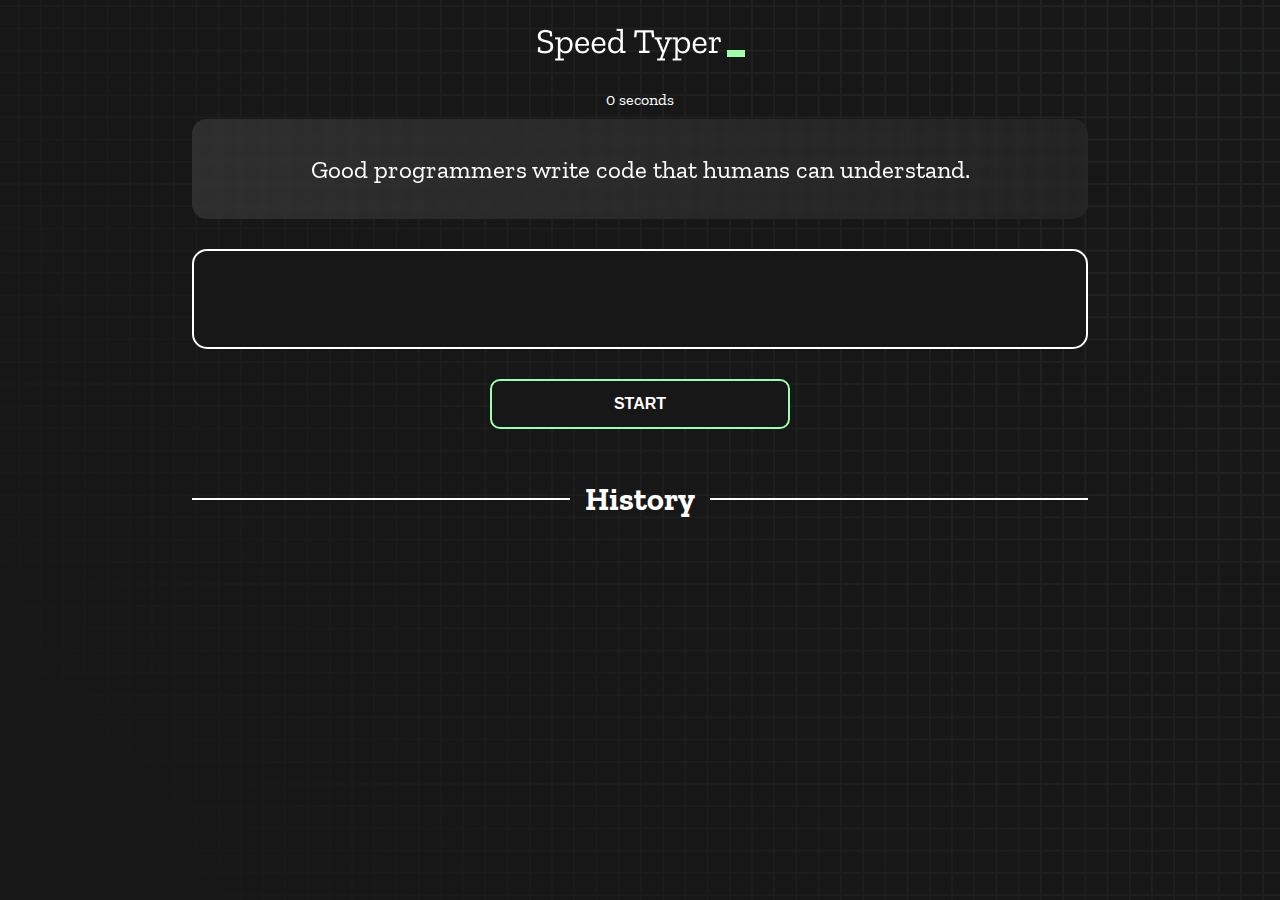
==== index.html @ 9cc48410 "Initial commit" ====
<!DOCTYPE html>
<html lang="en">
  <head>
    <meta charset="UTF-8" />
    <meta http-equiv="X-UA-Compatible" content="IE=edge" />
    <meta name="viewport" content="width=device-width, initial-scale=1.0" />
    <title>Speed Monster</title>
    <link rel="stylesheet" href="styles.css" />
    <link rel="preconnect" href="https://fonts.googleapis.com" />
    <link rel="preconnect" href="https://fonts.gstatic.com" crossorigin />
    <link
      href="https://fonts.googleapis.com/css2?family=Zilla+Slab:wght@300;400;500&display=swap"
      rel="stylesheet"
    />
  </head>
  <body>
    <h1 class="title"><img src="./logo.png" /></h1>
    <div id="show-time">0 seconds</div>

    <div class="box-container">
      <div id="question"></div>

      <div id="display" class="inactive"></div>

      <div class="buttons">
        <button id="starts">START</button>
      </div>

      <div class="divider-container">
        <div class="line"></div>
        <h1 class="title2">History</h1>
        <div class="line"></div>
      </div>
      <div id="histories"></div>
    </div>

    <div id="countdown"></div>
    <div id="modal-background" class="hidden"></div>
    <div id="result" class="hidden"></div>

    <script src="./history.js"></script>
    <script src="./script.js"></script>
  </body>
</html>
---- styles.css ----
* {
  padding: 0;
  margin: 0;
  box-sizing: border-box;
}

body {
  background-image: url("./bg.png");
  background-size: cover;
  background-position: left top;
  font-family: "Zilla Slab", serif;
}

.box-container {
  width: 70%;
  margin: 0 auto;
}

#question {
  height: 100px;
  display: flex;
  align-items: center;
  justify-content: center;
  color: white;
  font-size: 25px;
  border-radius: 15px;
  background: rgb(255, 255, 255);
  background: linear-gradient(
    92.49deg,
    rgba(255, 255, 255, 0.1) 0.18%,
    rgba(255, 255, 255, 0.05) 99.85%
  );
  backdrop-filter: blur(5px);
  margin-bottom: 30px;
}

#display {
  height: 100px;
  display: flex;
  flex-wrap: wrap;
  align-items: center;
  padding-left: 5rem;
  color: white;
  font-size: 32px;
  background-color: #171717;
  border: 2px solid #9dffad;
  border-radius: 15px;
}

#countdown {
  position: fixed;
  height: 100vh;
  width: 100vw;
  background-color: rgba(0, 0, 0, 0.8);
  top: 0;
  left: 0;
  display: flex;
  align-items: center;
  justify-content: center;
  font-size: 3rem;
  color: white;
  display: none;
}
#result {
  position: fixed;
  top: 10%; 
  left: 10%;
  transform: translate(-50%, -50%);
  height: 250px;
  width: 400px;
  background-color: #171717;
  border-radius: 15px;
  border: 2px solid #9dffad;
  color: white;
  text-align: center;
  padding: 2rem;
}
#show-time{
  text-align: center;
  color: white;
  margin: 10px 0;
}

.green {
  color: #9dffad;
}
.red {
  color: #eb6565;
}
.bold {
  font-weight: 700;
}
.inactive {
  border: 2px solid white !important;
}
.hidden {
  display: none;
}
.title {
  text-align: center;
  color: white;
  margin: 20px 0;
}

.divider-container {
  height: 80px;
  display: flex;
  justify-content: center;
  align-items: center;
  gap: 15px;
  margin: 0 auto;
}

.line {
  height: 2px;
  background: white;
  width: 100%;
}

.title2 {
  color: white;
  display: block;
}

.buttons {
  display: flex;
  justify-content: center;
  margin: 30px 0;
}
button {
  padding: 10px 20px;
  border: none;
  font-size: 16px;
  font-weight: bold;
  width: 300px;
  height: 50px;
  color: white;
  background-color: #171717;
  border-radius: 10px;
  border: 2px solid #9dffad;
  cursor: pointer;
}

#histories {
  display: flex;
  flex-wrap: wrap;
  justify-content: space-around;
}

.card {
  width: 100%;
  height: 100%;
  padding: 50px;
  display: flex;
  justify-content: space-between;
  align-items: center;
  padding: 20px 30px;
  color: white;
  border-radius: 15px;
  background: rgb(255, 255, 255);
  background: linear-gradient(
    92.49deg,
    rgba(255, 255, 255, 0.1) 0.18%,
    rgba(255, 255, 255, 0.05) 99.85%
  );
  backdrop-filter: blur(5px);
  margin-bottom: 30px;
}

#modal-background {
  background: rgb(255, 255, 255);
  background: linear-gradient(
    92.49deg,
    rgba(255, 255, 255, 0.1) 0.18%,
    rgba(255, 255, 255, 0.05) 99.85%
  );
  backdrop-filter: blur(5px);
  height: 100vh;
  width: 100%;
  position: fixed;
  top: 0;
}

@media only screen and (max-width: 700px) {
  .box-container {
    padding: 0 20px;
    width: 100%;
  }
  .card {
    flex-direction: column;
  }
}
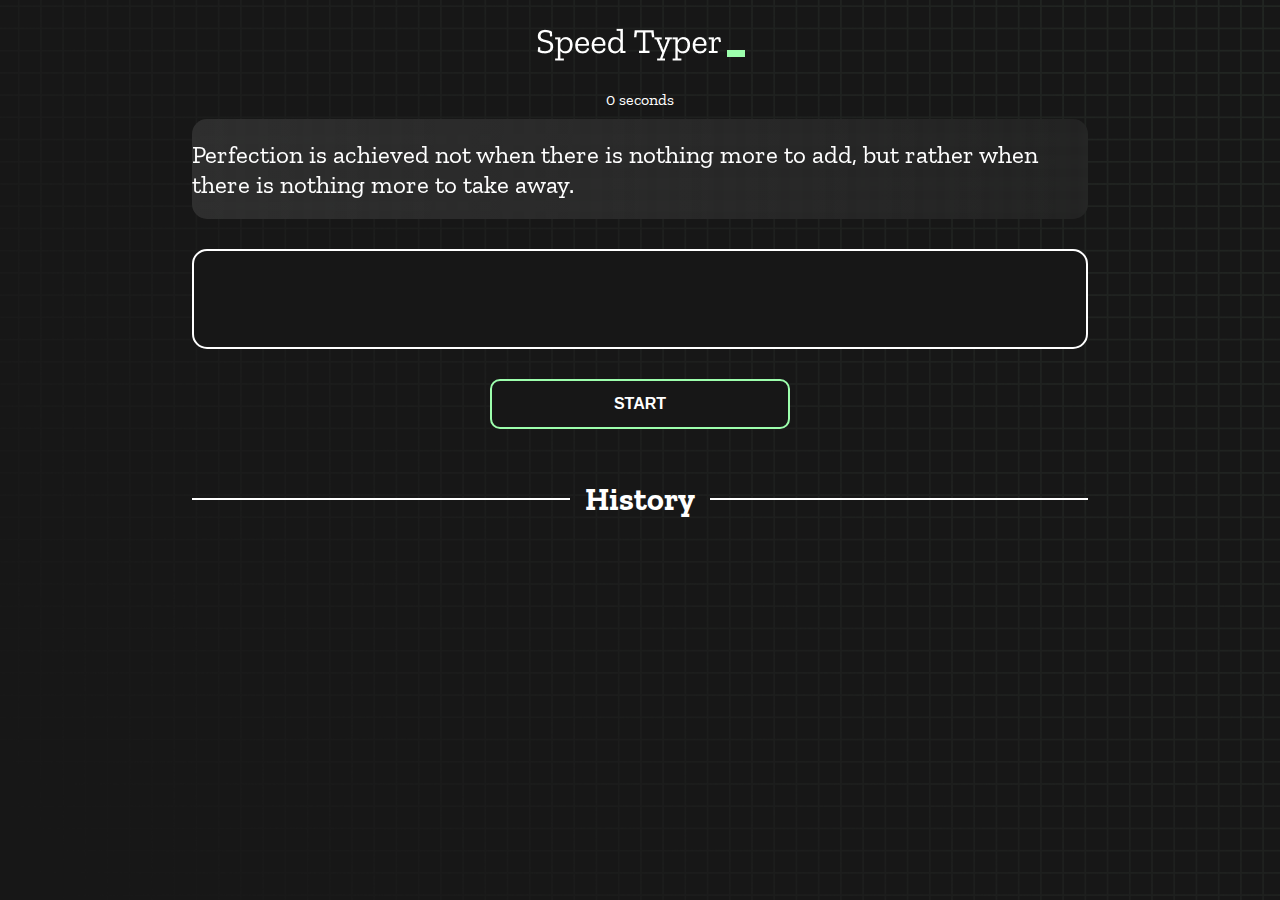
==== commit 74bb8c30: "add style" ====
--- a/index.html
+++ b/index.html
@@ -1,6 +1,7 @@
 <!DOCTYPE html>
 <html lang="en">
-  <head>
+
+<head>
     <meta charset="UTF-8" />
     <meta http-equiv="X-UA-Compatible" content="IE=edge" />
     <meta name="viewport" content="width=device-width, initial-scale=1.0" />
@@ -8,30 +9,28 @@
     <link rel="stylesheet" href="styles.css" />
     <link rel="preconnect" href="https://fonts.googleapis.com" />
     <link rel="preconnect" href="https://fonts.gstatic.com" crossorigin />
-    <link
-      href="https://fonts.googleapis.com/css2?family=Zilla+Slab:wght@300;400;500&display=swap"
-      rel="stylesheet"
-    />
-  </head>
-  <body>
+    <link href="https://fonts.googleapis.com/css2?family=Zilla+Slab:wght@300;400;500&display=swap" rel="stylesheet" />
+</head>
+
+<body>
     <h1 class="title"><img src="./logo.png" /></h1>
     <div id="show-time">0 seconds</div>
 
     <div class="box-container">
-      <div id="question"></div>
+        <div id="question"></div>
 
-      <div id="display" class="inactive"></div>
+        <div id="display" class="inactive"></div>
 
-      <div class="buttons">
-        <button id="starts">START</button>
-      </div>
+        <div class="buttons">
+            <button id="starts">START</button>
+        </div>
 
-      <div class="divider-container">
-        <div class="line"></div>
-        <h1 class="title2">History</h1>
-        <div class="line"></div>
-      </div>
-      <div id="histories"></div>
+        <div class="divider-container">
+            <div class="line"></div>
+            <h1 class="title2">History</h1>
+            <div class="line"></div>
+        </div>
+        <div id="histories"></div>
     </div>
 
     <div id="countdown"></div>
@@ -40,5 +39,6 @@
 
     <script src="./history.js"></script>
     <script src="./script.js"></script>
-  </body>
-</html>
+</body>
+
+</html>--- a/styles.css
+++ b/styles.css
@@ -1,192 +1,192 @@
 * {
-  padding: 0;
-  margin: 0;
-  box-sizing: border-box;
+    padding: 0;
+    margin: 0;
+    box-sizing: border-box;
 }
 
 body {
-  background-image: url("./bg.png");
-  background-size: cover;
-  background-position: left top;
-  font-family: "Zilla Slab", serif;
+    background-image: url("./bg.png");
+    background-size: cover;
+    background-position: left top;
+    font-family: "Zilla Slab", serif;
 }
 
 .box-container {
-  width: 70%;
-  margin: 0 auto;
+    width: 70%;
+    margin: 0 auto;
 }
 
 #question {
-  height: 100px;
-  display: flex;
-  align-items: center;
-  justify-content: center;
-  color: white;
-  font-size: 25px;
-  border-radius: 15px;
-  background: rgb(255, 255, 255);
-  background: linear-gradient(
-    92.49deg,
-    rgba(255, 255, 255, 0.1) 0.18%,
-    rgba(255, 255, 255, 0.05) 99.85%
-  );
-  backdrop-filter: blur(5px);
-  margin-bottom: 30px;
+    height: 100px;
+    display: flex;
+    align-items: center;
+    justify-content: center;
+    color: white;
+    font-size: 25px;
+    border-radius: 15px;
+    background: rgb(255, 255, 255);
+    background: linear-gradient( 92.49deg, rgba(255, 255, 255, 0.1) 0.18%, rgba(255, 255, 255, 0.05) 99.85%);
+    backdrop-filter: blur(5px);
+    margin-bottom: 30px;
 }
 
 #display {
-  height: 100px;
-  display: flex;
-  flex-wrap: wrap;
-  align-items: center;
-  padding-left: 5rem;
-  color: white;
-  font-size: 32px;
-  background-color: #171717;
-  border: 2px solid #9dffad;
-  border-radius: 15px;
+    height: 100px;
+    display: flex;
+    flex-wrap: wrap;
+    align-items: center;
+    padding-left: 5rem;
+    color: white;
+    font-size: 32px;
+    background-color: #171717;
+    border: 2px solid #9dffad;
+    border-radius: 15px;
 }
 
 #countdown {
-  position: fixed;
-  height: 100vh;
-  width: 100vw;
-  background-color: rgba(0, 0, 0, 0.8);
-  top: 0;
-  left: 0;
-  display: flex;
-  align-items: center;
-  justify-content: center;
-  font-size: 3rem;
-  color: white;
-  display: none;
+    position: fixed;
+    height: 100vh;
+    width: 100vw;
+    background-color: rgba(0, 0, 0, 0.8);
+    top: 0;
+    left: 0;
+    display: flex;
+    align-items: center;
+    justify-content: center;
+    font-size: 3rem;
+    color: white;
+    display: none;
 }
+
 #result {
-  position: fixed;
-  top: 10%; 
-  left: 10%;
-  transform: translate(-50%, -50%);
-  height: 250px;
-  width: 400px;
-  background-color: #171717;
-  border-radius: 15px;
-  border: 2px solid #9dffad;
-  color: white;
-  text-align: center;
-  padding: 2rem;
+    position: absolute;
+    top: 50%;
+    left: 50%;
+    transform: translate(-50%, -50%);
+    height: 250px;
+    width: 400px;
+    background-color: #171717;
+    border-radius: 15px;
+    border: 2px solid #9dffad;
+    color: white;
+    text-align: center;
+    padding: 2rem;
 }
-#show-time{
-  text-align: center;
-  color: white;
-  margin: 10px 0;
+
+#show-time {
+    text-align: center;
+    color: white;
+    margin: 10px 0;
 }
 
 .green {
-  color: #9dffad;
+    color: #9dffad;
 }
+
 .red {
-  color: #eb6565;
+    color: #eb6565;
 }
+
 .bold {
-  font-weight: 700;
+    font-weight: 700;
 }
+
 .inactive {
-  border: 2px solid white !important;
+    border: 2px solid white !important;
 }
+
 .hidden {
-  display: none;
+    display: none;
 }
+
 .title {
-  text-align: center;
-  color: white;
-  margin: 20px 0;
+    text-align: center;
+    color: white;
+    margin: 20px 0;
 }
 
 .divider-container {
-  height: 80px;
-  display: flex;
-  justify-content: center;
-  align-items: center;
-  gap: 15px;
-  margin: 0 auto;
+    height: 80px;
+    display: flex;
+    justify-content: center;
+    align-items: center;
+    gap: 15px;
+    margin: 0 auto;
 }
 
 .line {
-  height: 2px;
-  background: white;
-  width: 100%;
+    height: 2px;
+    background: white;
+    width: 100%;
 }
 
 .title2 {
-  color: white;
-  display: block;
+    color: white;
+    display: block;
 }
 
 .buttons {
-  display: flex;
-  justify-content: center;
-  margin: 30px 0;
+    display: flex;
+    justify-content: center;
+    margin: 30px 0;
 }
+
 button {
-  padding: 10px 20px;
-  border: none;
-  font-size: 16px;
-  font-weight: bold;
-  width: 300px;
-  height: 50px;
-  color: white;
-  background-color: #171717;
-  border-radius: 10px;
-  border: 2px solid #9dffad;
-  cursor: pointer;
+    padding: 10px 20px;
+    border: none;
+    font-size: 16px;
+    font-weight: bold;
+    width: 300px;
+    height: 50px;
+    color: white;
+    background-color: #171717;
+    border-radius: 10px;
+    border: 2px solid #9dffad;
+    cursor: pointer;
+}
+
+.inactive {
+    display: flex;
+    align-items: center;
+    justify-content: center;
 }
 
 #histories {
-  display: flex;
-  flex-wrap: wrap;
-  justify-content: space-around;
+    display: grid;
+    grid-template-columns: repeat(3, 1fr);
+    justify-content: space-aroun;
+    gap: 15px;
 }
 
 .card {
-  width: 100%;
-  height: 100%;
-  padding: 50px;
-  display: flex;
-  justify-content: space-between;
-  align-items: center;
-  padding: 20px 30px;
-  color: white;
-  border-radius: 15px;
-  background: rgb(255, 255, 255);
-  background: linear-gradient(
-    92.49deg,
-    rgba(255, 255, 255, 0.1) 0.18%,
-    rgba(255, 255, 255, 0.05) 99.85%
-  );
-  backdrop-filter: blur(5px);
-  margin-bottom: 30px;
+    width: 100%;
+    height: 100%;
+    padding: 50px;
+    padding: 20px 30px;
+    color: white;
+    border-radius: 15px;
+    background: rgb(255, 255, 255);
+    background: linear-gradient( 92.49deg, rgba(255, 255, 255, 0.1) 0.18%, rgba(255, 255, 255, 0.05) 99.85%);
+    backdrop-filter: blur(5px);
+    margin-bottom: 30px;
 }
 
 #modal-background {
-  background: rgb(255, 255, 255);
-  background: linear-gradient(
-    92.49deg,
-    rgba(255, 255, 255, 0.1) 0.18%,
-    rgba(255, 255, 255, 0.05) 99.85%
-  );
-  backdrop-filter: blur(5px);
-  height: 100vh;
-  width: 100%;
-  position: fixed;
-  top: 0;
+    background: rgb(255, 255, 255);
+    background: linear-gradient( 92.49deg, rgba(255, 255, 255, 0.1) 0.18%, rgba(255, 255, 255, 0.05) 99.85%);
+    backdrop-filter: blur(5px);
+    height: 100vh;
+    width: 100%;
+    position: fixed;
+    top: 0;
 }
 
 @media only screen and (max-width: 700px) {
-  .box-container {
-    padding: 0 20px;
-    width: 100%;
-  }
-  .card {
-    flex-direction: column;
-  }
-}
+    .box-container {
+        padding: 0 20px;
+        width: 100%;
+    }
+    .card {
+        flex-direction: column;
+    }
+}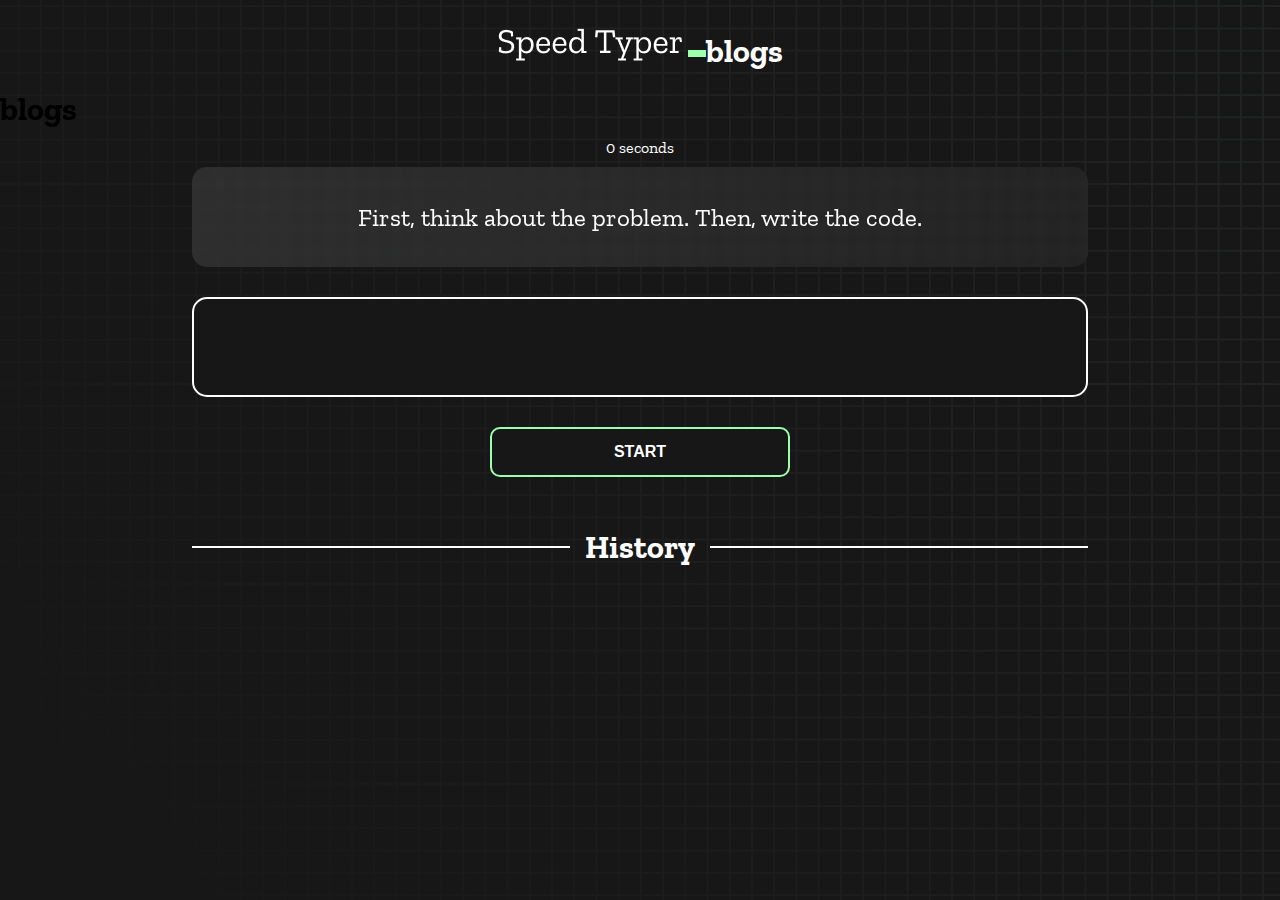
==== commit eaa9e77c: "blogs add" ====
--- a/index.html
+++ b/index.html
@@ -13,7 +13,8 @@
 </head>
 
 <body>
-    <h1 class="title"><img src="./logo.png" /></h1>
+    <h1 class="title"><img src="./logo.png" />blogs</h1>
+    <h1>blogs</h1>
     <div id="show-time">0 seconds</div>
 
     <div class="box-container">
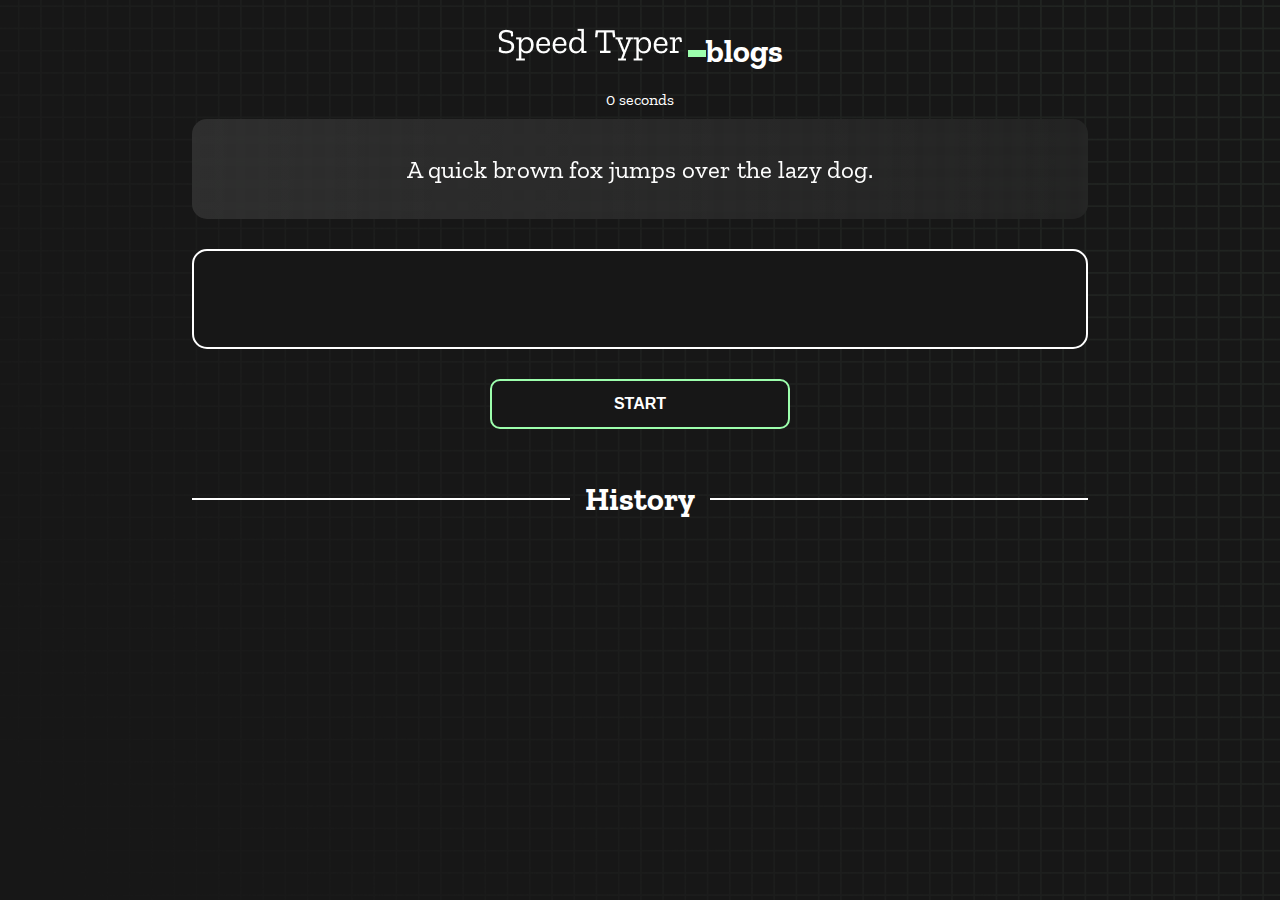
==== commit 122b3198: "add blogs css file" ====
--- a/index.html
+++ b/index.html
@@ -14,7 +14,7 @@
 
 <body>
     <h1 class="title"><img src="./logo.png" />blogs</h1>
-    <h1>blogs</h1>
+
     <div id="show-time">0 seconds</div>
 
     <div class="box-container">
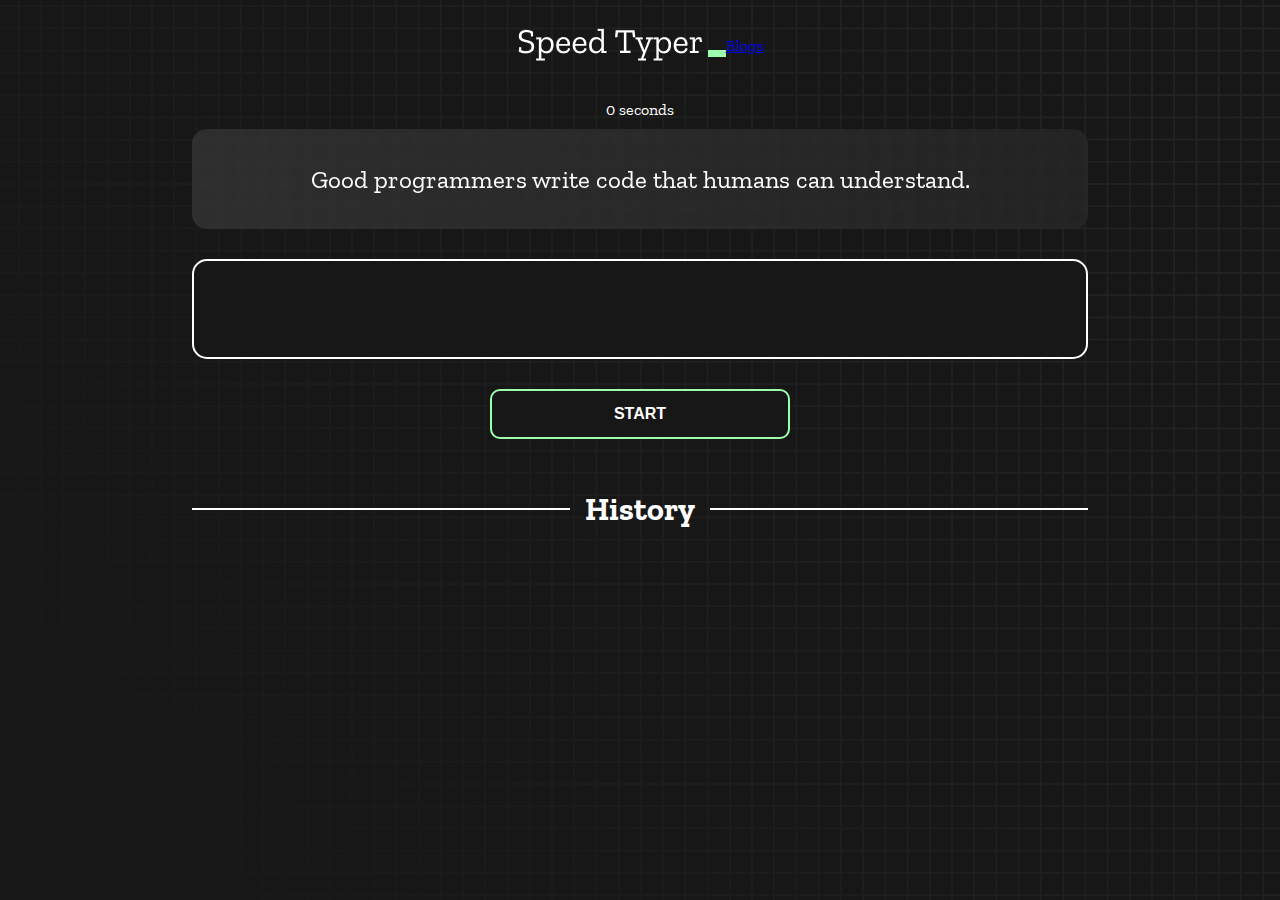
==== commit f9466cea: "add blogs item" ====
--- a/index.html
+++ b/index.html
@@ -13,7 +13,11 @@
 </head>
 
 <body>
-    <h1 class="title"><img src="./logo.png" />blogs</h1>
+    <header>
+        <h1 class="title"><img src="./logo.png" /></h1>
+        <a href="./blogs.html" class="blog">Blogs</a>
+    </header>
+
 
     <div id="show-time">0 seconds</div>
 
--- a/styles.css
+++ b/styles.css
@@ -9,6 +9,14 @@
     background-size: cover;
     background-position: left top;
     font-family: "Zilla Slab", serif;
+}
+
+header {
+    display: flex;
+    justify-content: center;
+    align-items: center;
+    text-decoration: none;
+    text-transform: none;
 }
 
 .box-container {
